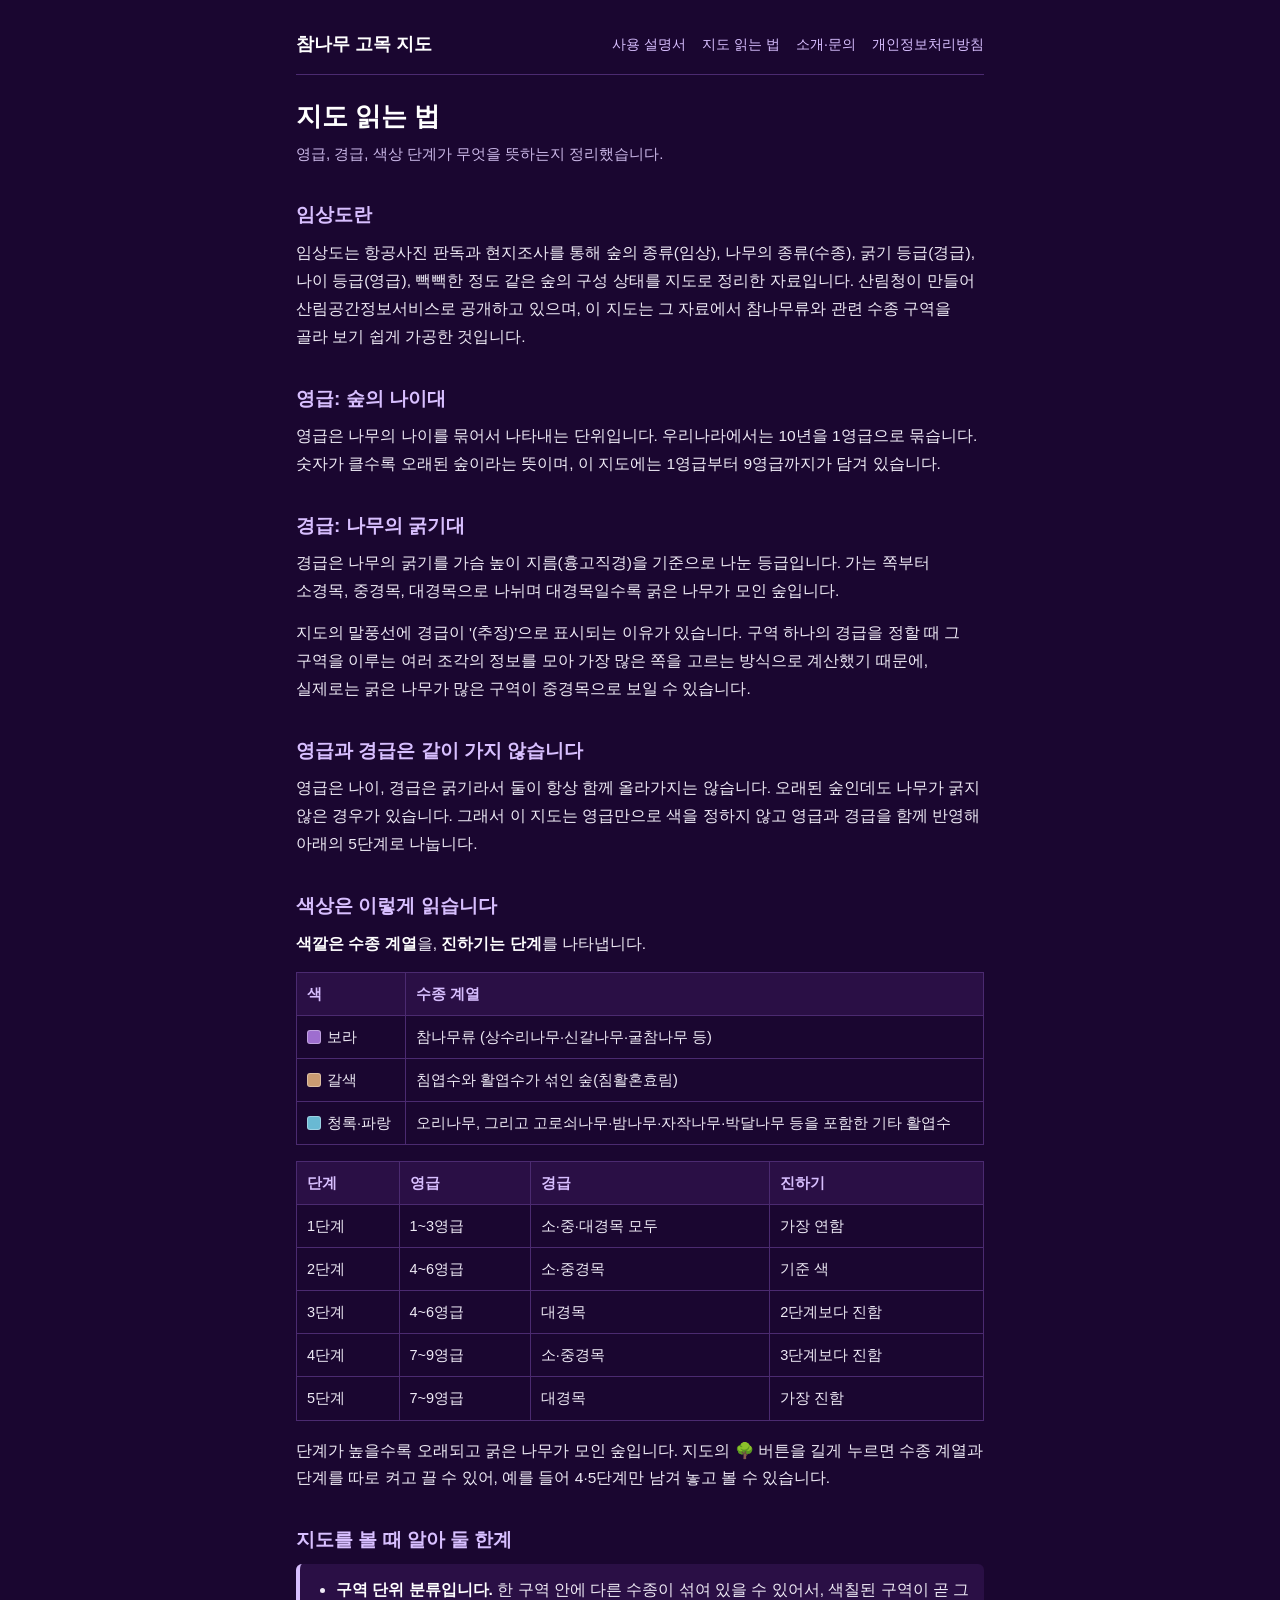
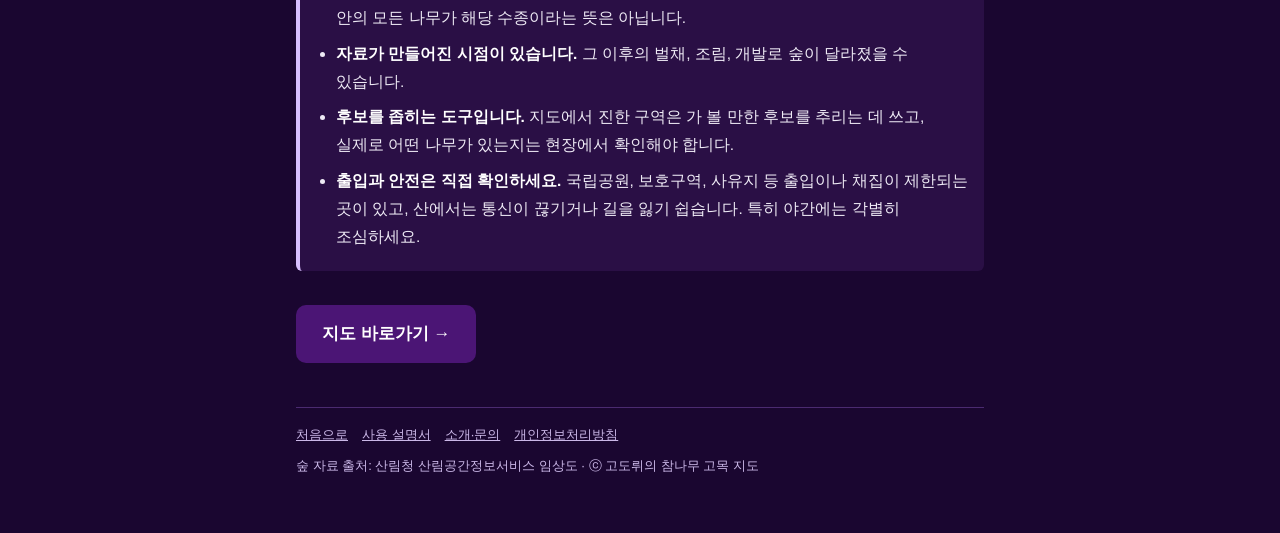
==== guide.html @ 844543e7 "메인 페이지 보강 및 설명서·개인정보처리방침 추가" ====
<!DOCTYPE html>
<html lang="ko">
<head>
<meta charset="utf-8">
<meta name="viewport" content="width=device-width, initial-scale=1">
<title>지도 읽는 법 — 영급·경급·색상 단계 | 참나무 고목 지도</title>
<meta name="description" content="참나무 고목 지도에 쓰인 임상도의 영급과 경급이 무엇인지, 보라·갈색·청록 색상과 5단계 진하기가 무엇을 뜻하는지, 그리고 지도를 볼 때 주의할 한계를 설명합니다.">
<link rel="stylesheet" href="style.css">
<script async src="https://pagead2.googlesyndication.com/pagead/js/adsbygoogle.js?client=ca-pub-2778145837074898"
     crossorigin="anonymous"></script>
</head>
<body>
<div class="wrap">

  <header class="site">
    <a class="brand" href="./">참나무 고목 지도</a>
    <nav>
      <a href="manual.html">사용 설명서</a>
      <a href="guide.html">지도 읽는 법</a>
      <a href="about.html">소개·문의</a>
      <a href="privacy.html">개인정보처리방침</a>
    </nav>
  </header>

  <h1>지도 읽는 법</h1>
  <div class="sub">영급, 경급, 색상 단계가 무엇을 뜻하는지 정리했습니다.</div>

  <h2>임상도란</h2>
  <p>
    임상도는 항공사진 판독과 현지조사를 통해 숲의 종류(임상), 나무의 종류(수종), 굵기 등급(경급), 나이 등급(영급),
    빽빽한 정도 같은 숲의 구성 상태를 지도로 정리한 자료입니다. 산림청이 만들어 산림공간정보서비스로 공개하고
    있으며, 이 지도는 그 자료에서 참나무류와 관련 수종 구역을 골라 보기 쉽게 가공한 것입니다.
  </p>

  <h2>영급: 숲의 나이대</h2>
  <p>
    영급은 나무의 나이를 묶어서 나타내는 단위입니다. 우리나라에서는 10년을 1영급으로 묶습니다. 숫자가 클수록
    오래된 숲이라는 뜻이며, 이 지도에는 1영급부터 9영급까지가 담겨 있습니다.
  </p>

  <h2>경급: 나무의 굵기대</h2>
  <p>
    경급은 나무의 굵기를 가슴 높이 지름(흉고직경)을 기준으로 나눈 등급입니다. 가는 쪽부터 소경목, 중경목,
    대경목으로 나뉘며 대경목일수록 굵은 나무가 모인 숲입니다.
  </p>
  <p>
    지도의 말풍선에 경급이 '(추정)'으로 표시되는 이유가 있습니다. 구역 하나의 경급을 정할 때 그 구역을 이루는
    여러 조각의 정보를 모아 가장 많은 쪽을 고르는 방식으로 계산했기 때문에, 실제로는 굵은 나무가 많은 구역이
    중경목으로 보일 수 있습니다.
  </p>

  <h2>영급과 경급은 같이 가지 않습니다</h2>
  <p>
    영급은 나이, 경급은 굵기라서 둘이 항상 함께 올라가지는 않습니다. 오래된 숲인데도 나무가 굵지 않은 경우가
    있습니다. 그래서 이 지도는 영급만으로 색을 정하지 않고 영급과 경급을 함께 반영해 아래의 5단계로 나눕니다.
  </p>

  <h2>색상은 이렇게 읽습니다</h2>
  <p><b>색깔은 수종 계열</b>을, <b>진하기는 단계</b>를 나타냅니다.</p>
  <table>
    <tr><th>색</th><th>수종 계열</th></tr>
    <tr><td><span class="swatch" style="background:#9e6ecf;"></span>보라</td><td>참나무류 (상수리나무·신갈나무·굴참나무 등)</td></tr>
    <tr><td><span class="swatch" style="background:#ca9b72;"></span>갈색</td><td>침엽수와 활엽수가 섞인 숲(침활혼효림)</td></tr>
    <tr><td><span class="swatch" style="background:#69b9d3;"></span>청록·파랑</td><td>오리나무, 그리고 고로쇠나무·밤나무·자작나무·박달나무 등을 포함한 기타 활엽수</td></tr>
  </table>

  <table>
    <tr><th>단계</th><th>영급</th><th>경급</th><th>진하기</th></tr>
    <tr><td>1단계</td><td>1~3영급</td><td>소·중·대경목 모두</td><td>가장 연함</td></tr>
    <tr><td>2단계</td><td>4~6영급</td><td>소·중경목</td><td>기준 색</td></tr>
    <tr><td>3단계</td><td>4~6영급</td><td>대경목</td><td>2단계보다 진함</td></tr>
    <tr><td>4단계</td><td>7~9영급</td><td>소·중경목</td><td>3단계보다 진함</td></tr>
    <tr><td>5단계</td><td>7~9영급</td><td>대경목</td><td>가장 진함</td></tr>
  </table>
  <p>단계가 높을수록 오래되고 굵은 나무가 모인 숲입니다. 지도의 🌳 버튼을 길게 누르면 수종 계열과 단계를 따로 켜고 끌 수 있어, 예를 들어 4·5단계만 남겨 놓고 볼 수 있습니다.</p>

  <h2>지도를 볼 때 알아 둘 한계</h2>
  <div class="note">
    <ul>
      <li><b>구역 단위 분류입니다.</b> 한 구역 안에 다른 수종이 섞여 있을 수 있어서, 색칠된 구역이 곧 그 안의 모든 나무가 해당 수종이라는 뜻은 아닙니다.</li>
      <li><b>자료가 만들어진 시점이 있습니다.</b> 그 이후의 벌채, 조림, 개발로 숲이 달라졌을 수 있습니다.</li>
      <li><b>후보를 좁히는 도구입니다.</b> 지도에서 진한 구역은 가 볼 만한 후보를 추리는 데 쓰고, 실제로 어떤 나무가 있는지는 현장에서 확인해야 합니다.</li>
      <li><b>출입과 안전은 직접 확인하세요.</b> 국립공원, 보호구역, 사유지 등 출입이나 채집이 제한되는 곳이 있고, 산에서는 통신이 끊기거나 길을 잃기 쉽습니다. 특히 야간에는 각별히 조심하세요.</li>
    </ul>
  </div>

  <p><a class="cta" href="https://assister15.github.io/chamnamu-gomok/">지도 바로가기 →</a></p>

  <footer class="site">
    <div class="links">
      <a href="./">처음으로</a>
      <a href="manual.html">사용 설명서</a>
      <a href="about.html">소개·문의</a>
      <a href="privacy.html">개인정보처리방침</a>
    </div>
    <div>숲 자료 출처: 산림청 산림공간정보서비스 임상도 · ⓒ 고도뤼의 참나무 고목 지도</div>
  </footer>

</div>
</body>
</html>
---- style.css ----
:root {
  --bg: #1a0630;
  --panel: #2a0f45;
  --text: #eeeaf5;
  --muted: #cbb8e8;
  --accent: #d8bfff;
  --btn: #4b1575;
  --line: #4b2a70;
}
* { box-sizing: border-box; }
html { -webkit-text-size-adjust: 100%; }
body {
  margin: 0;
  background: var(--bg);
  color: var(--text);
  font-family: 'Malgun Gothic', 'Apple SD Gothic Neo', 'Noto Sans KR', sans-serif;
  font-size: 16px;
  line-height: 1.8;
  word-break: keep-all;
  overflow-wrap: break-word;
}
.wrap { max-width: 720px; margin: 0 auto; padding: 16px 16px 56px; }

header.site {
  display: flex; flex-wrap: wrap; align-items: center; justify-content: space-between;
  gap: 6px 18px; padding: 12px 0 14px; margin-bottom: 24px;
  border-bottom: 1px solid var(--line);
}
header.site .brand { color: #fff; font-weight: bold; font-size: 18px; text-decoration: none; }
header.site nav { display: flex; flex-wrap: wrap; gap: 4px 16px; }
header.site nav a { color: var(--accent); text-decoration: none; font-size: 14px; white-space: nowrap; }
header.site nav a:hover { text-decoration: underline; }

h1 { color: #fff; font-size: 26px; line-height: 1.35; margin: 0 0 6px; }
.sub { color: var(--muted); font-size: 15px; margin-bottom: 20px; }
h2 { color: var(--accent); font-size: 19px; line-height: 1.45; margin: 34px 0 10px; }
h3 { color: #fff; font-size: 16px; margin: 20px 0 4px; }
p { margin: 0 0 14px; font-size: 15.5px; }
ul, ol { margin: 0 0 14px; padding-left: 22px; font-size: 15.5px; }
li { margin-bottom: 8px; }
a { color: var(--accent); }
b, strong { color: #fff; }

.quick { font-size: 14px; margin: 0 0 22px; }
.note {
  background: var(--panel); border-left: 4px solid var(--accent);
  padding: 12px 14px; border-radius: 6px; margin: 0 0 16px; font-size: 15px;
}
.note p:last-child, .note ul:last-child { margin-bottom: 0; }

table { border-collapse: collapse; width: 100%; margin: 0 0 16px; font-size: 14.5px; }
th, td { border: 1px solid var(--line); padding: 8px 10px; text-align: left; vertical-align: top; }
th { background: var(--panel); color: var(--accent); }

.swatch { display: inline-block; width: 14px; height: 14px; border-radius: 3px; vertical-align: -2px; margin-right: 6px; border: 1px solid rgba(255,255,255,0.35); }

a.cta {
  display: inline-block; margin-top: 18px; padding: 14px 26px; border-radius: 10px;
  background: var(--btn); color: #fff; text-decoration: none; font-size: 17px; font-weight: bold;
}
a.cta:hover { background: #5e1b8f; }

footer.site {
  margin-top: 44px; padding-top: 16px; border-top: 1px solid var(--line);
  color: var(--muted); font-size: 13px; line-height: 1.7;
}
footer.site a { color: var(--muted); }
footer.site .links { display: flex; flex-wrap: wrap; gap: 4px 14px; margin-bottom: 8px; }
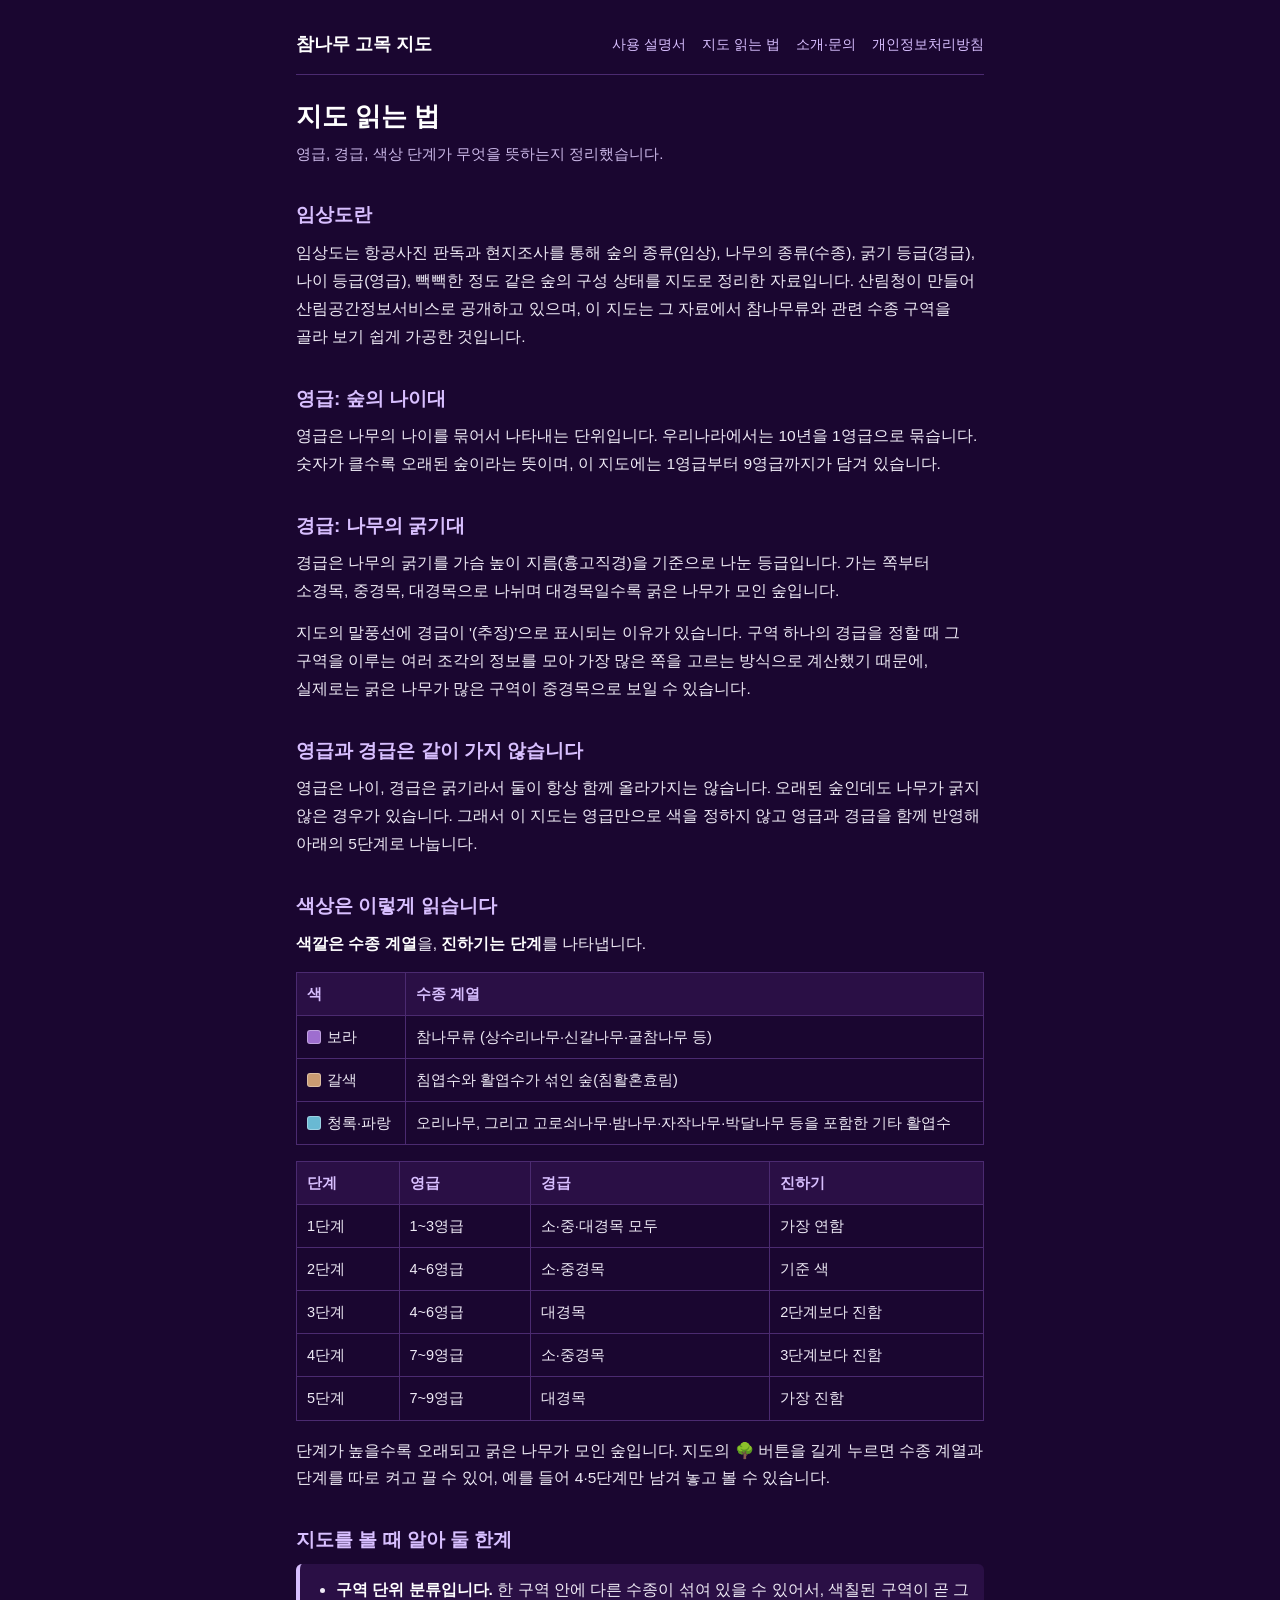
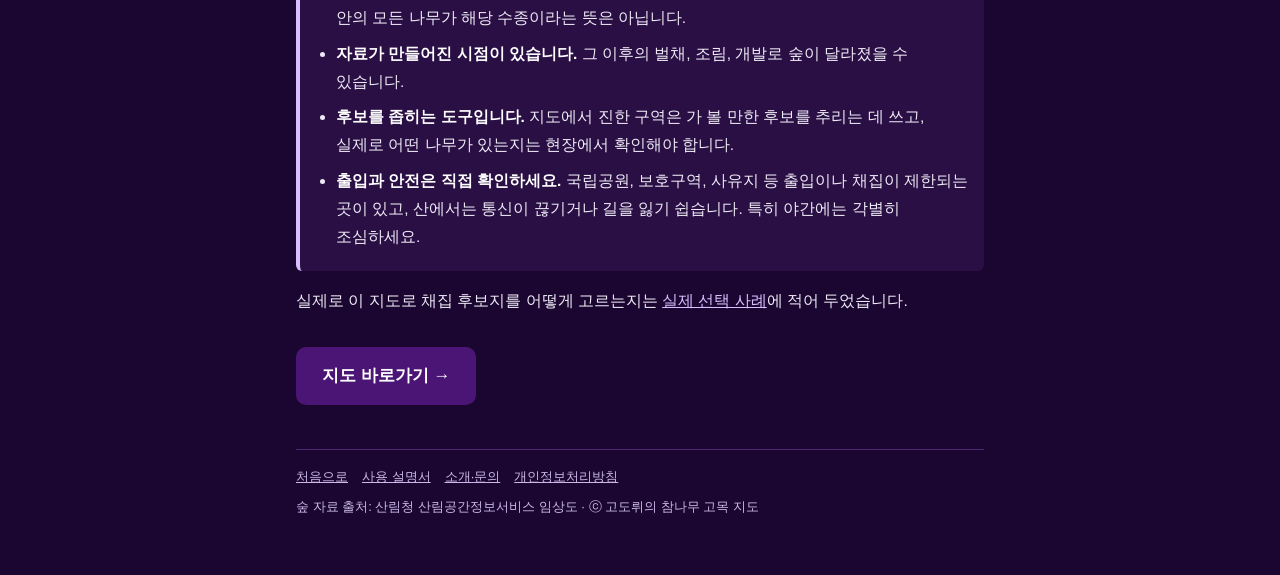
==== commit 19a96009: "d" ====
--- a/guide.html
+++ b/guide.html
@@ -84,6 +84,8 @@
     </ul>
   </div>
 
+  <p>실제로 이 지도로 채집 후보지를 어떻게 고르는지는 <a href="field-case.html">실제 선택 사례</a>에 적어 두었습니다.</p>
+
   <p><a class="cta" href="https://assister15.github.io/chamnamu-gomok/">지도 바로가기 →</a></p>
 
   <footer class="site">
